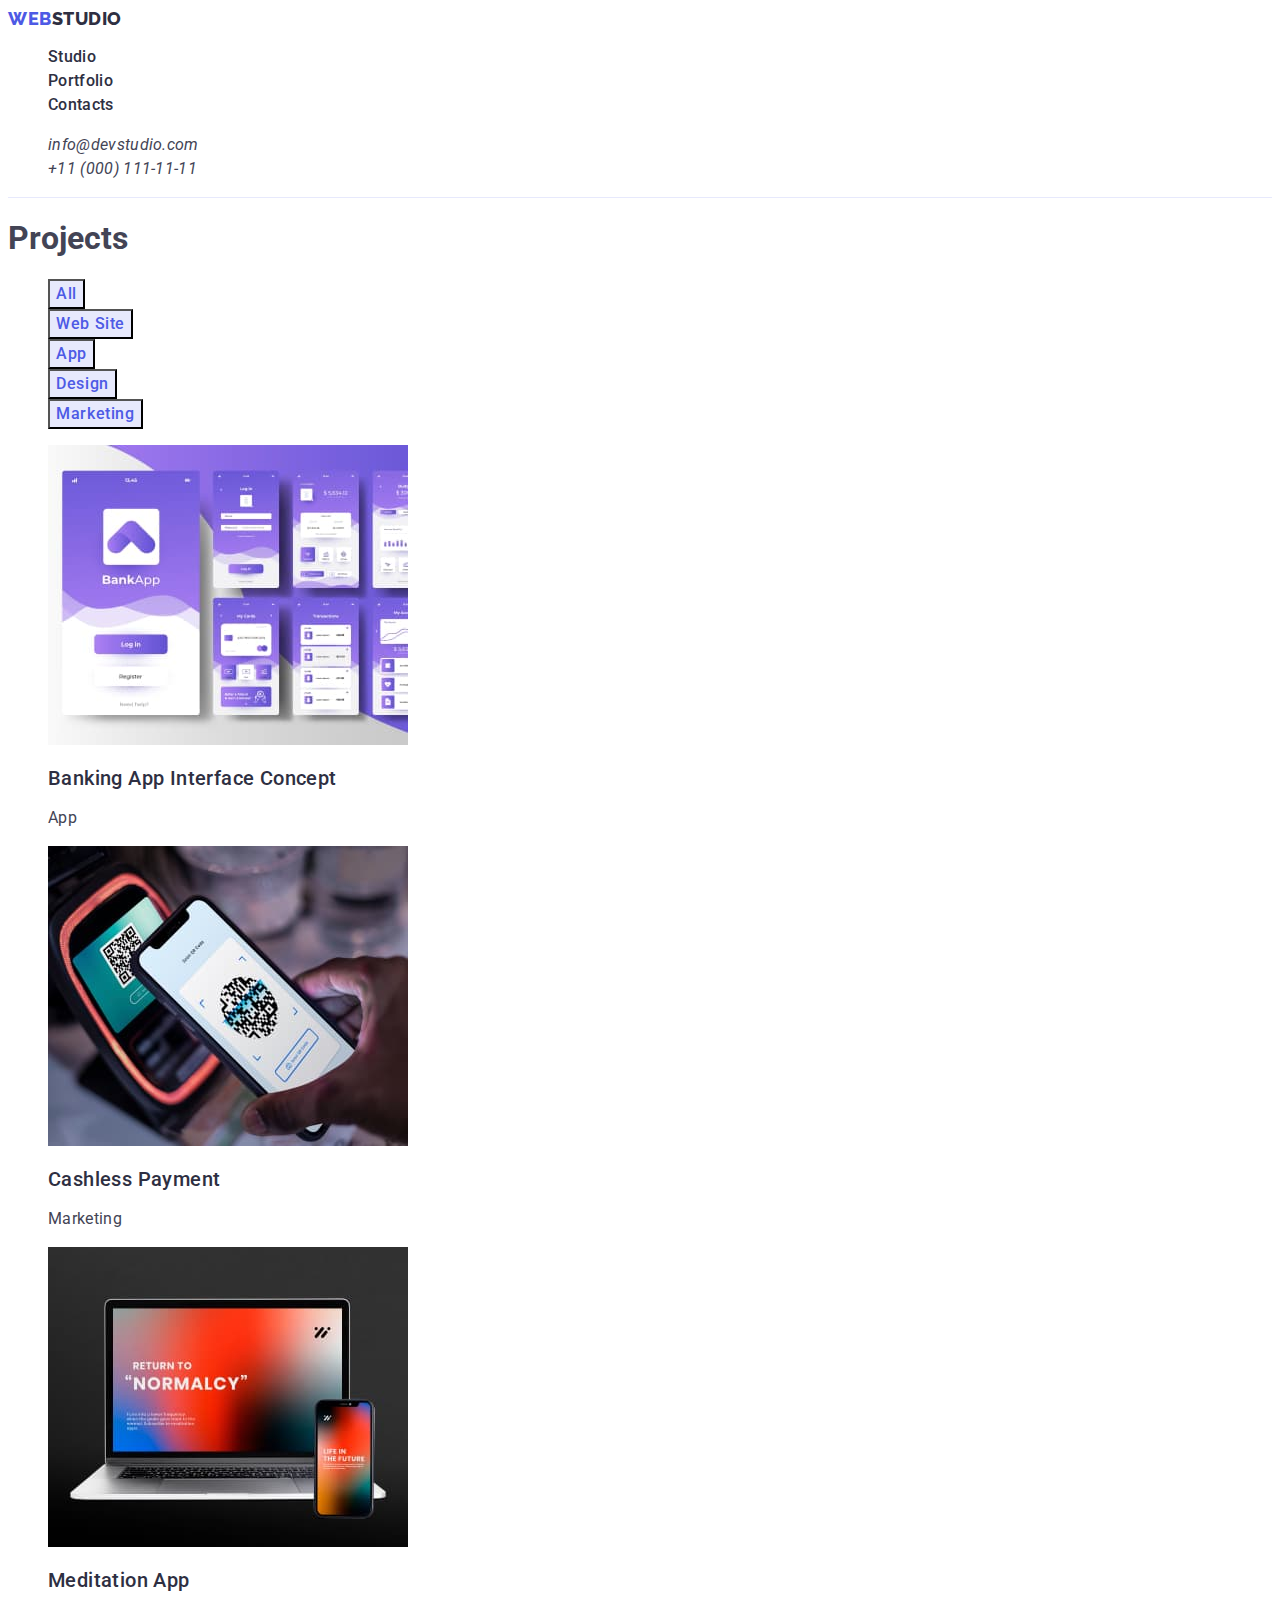
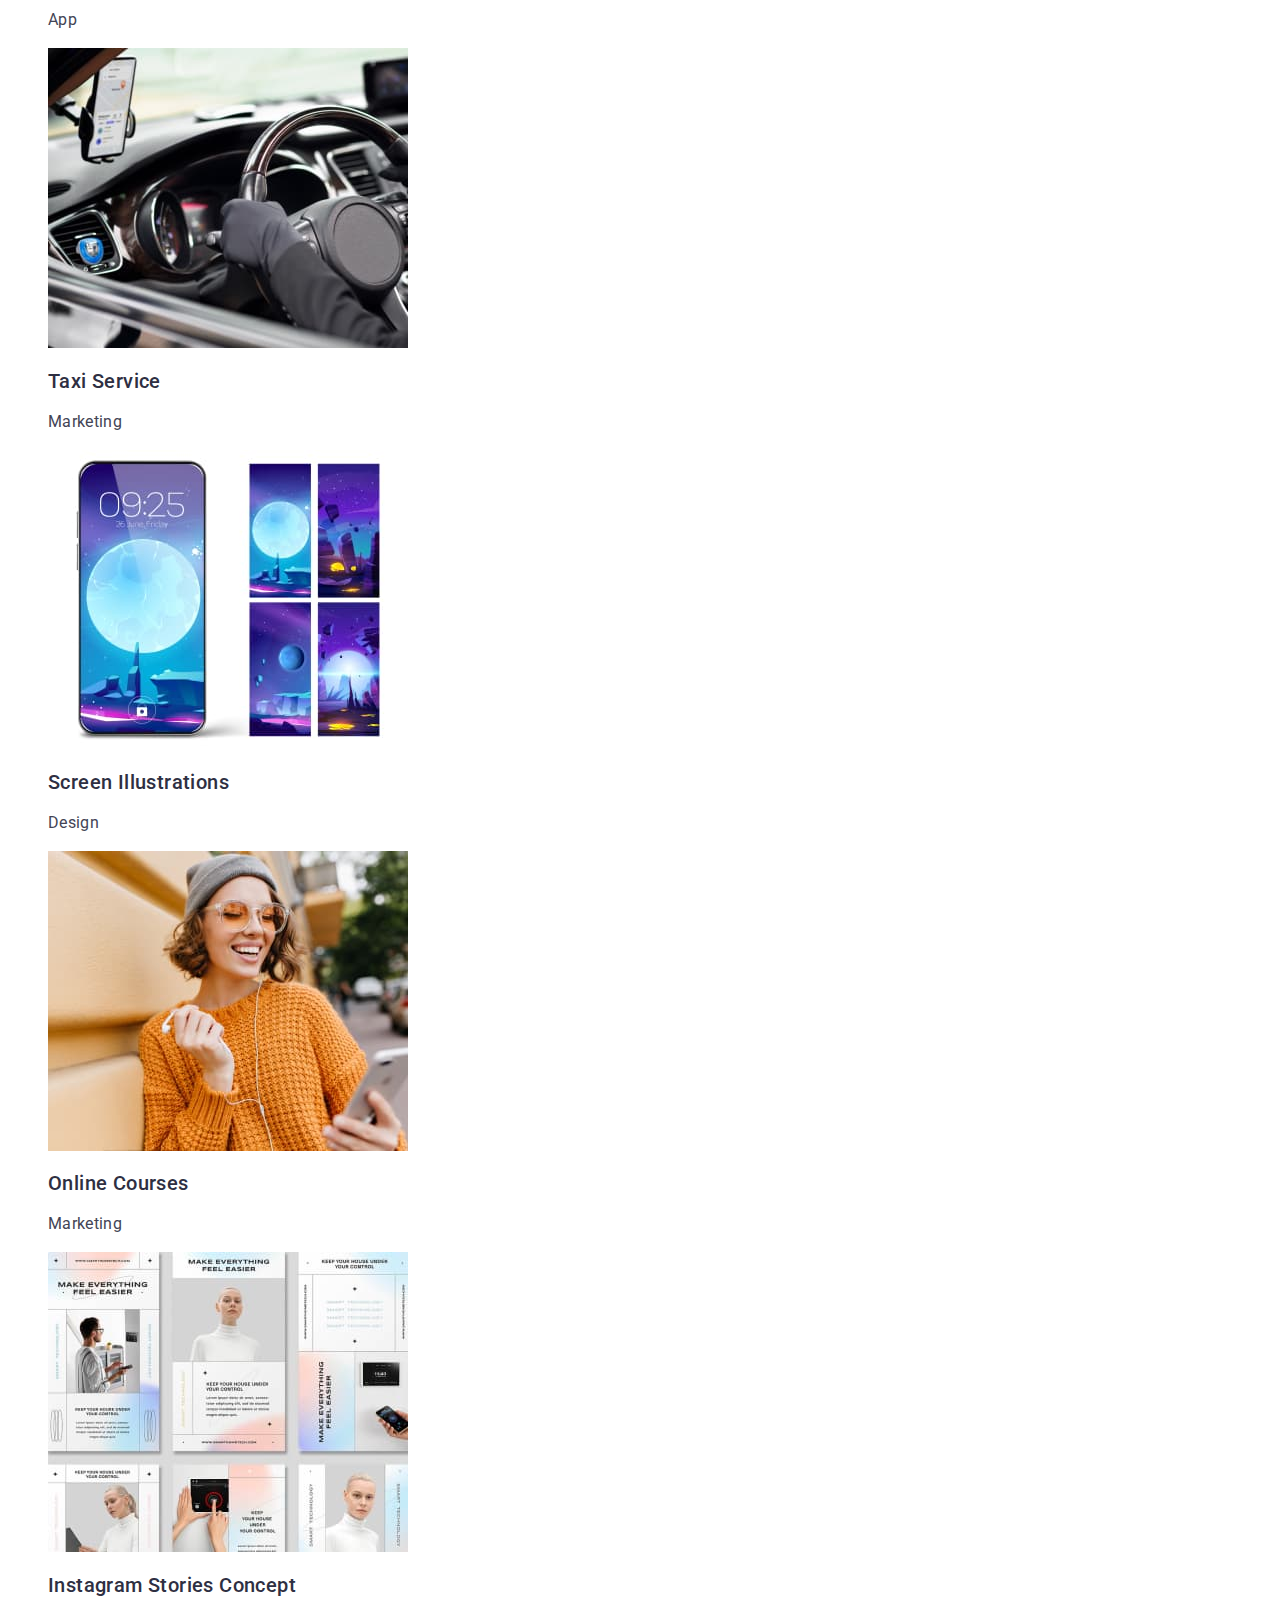
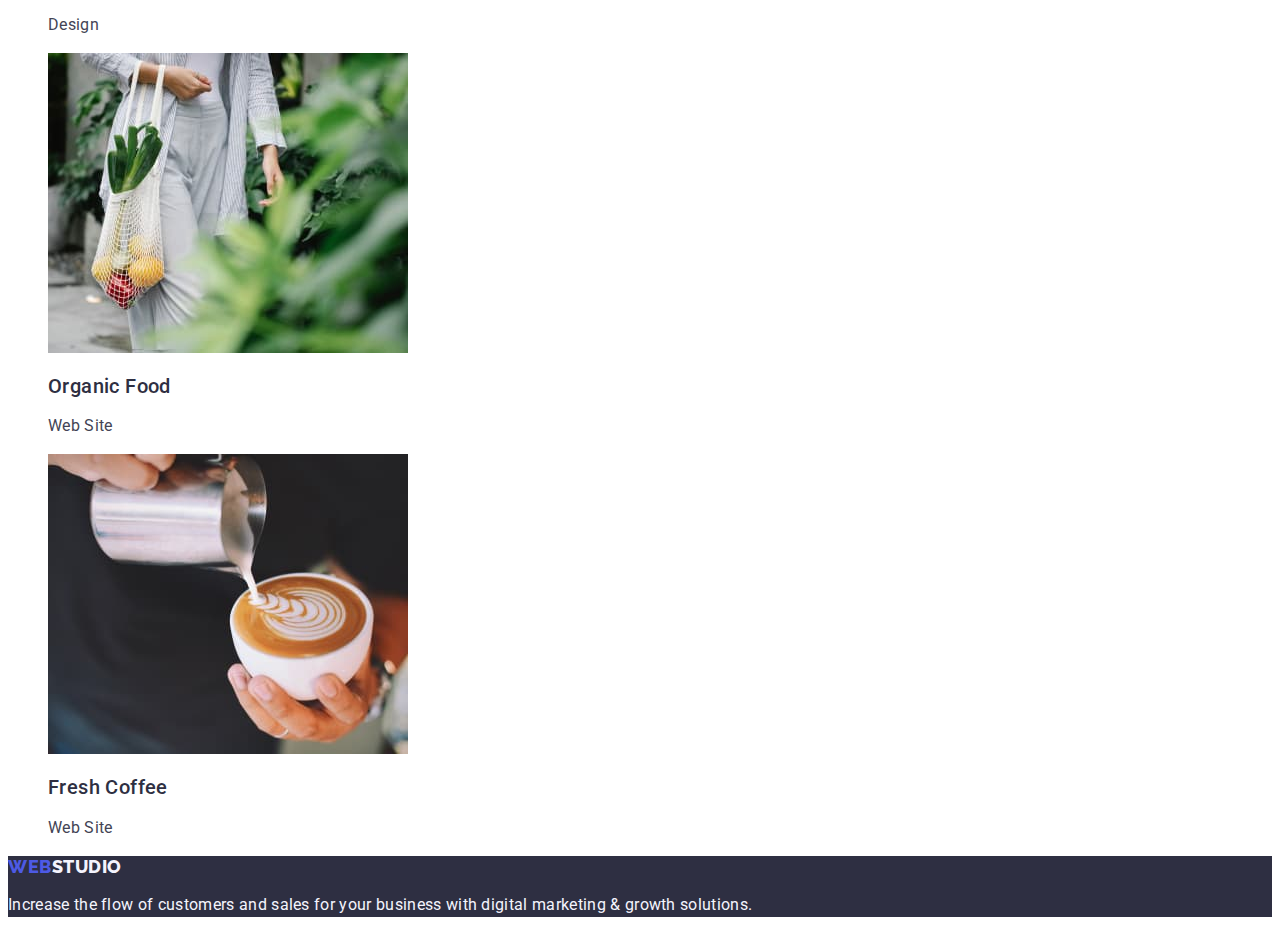
==== portfolio.html @ ba6ddf46 "commit 1" ====
<!DOCTYPE html>
<html lang="en">

<head>
    <meta charset="UTF-8">
    <meta http-equiv="X-UA-Compatible" content="IE=edge">
    <meta name="viewport" content="width=device-width, initial-scale=1.0">
    <link rel="stylesheet" href="./css/styles.css">
    <link rel="preconnect" href="https://fonts.googleapis.com">
    <link rel="preconnect" href="https://fonts.gstatic.com" crossorigin>
    <link href="https://fonts.googleapis.com/css2?family=Raleway:wght@800&family=Roboto:wght@400;500;700;900&display=swap"
        rel="stylesheet">
    <title>Portfolio</title>
</head>

<body>
    <header class="header">
        <nav class="header-navigation">
            <a class="header-logo-link link" href="./index.html">Web<span>Studio</span></a>
            <ul class="header-menu list">
                <li class="header-menu-item">
                    <a class="header-menu-link link" href="./index.html">Studio</a>
                </li>
                <li class="header-menu-item">
                    <a class="header-menu-link link" href="./portfolio.html">Portfolio</a>
                </li>
                <li class="header-menu-item">
                    <a class="header-menu-link link" href="/">Contacts</a>
                </li>
            </ul>
        </nav>
        <address class="header-address">
            <ul class="header-address-list list">
                <li><a class="header-address-link link" href="mailto:info@devstudio.com">info@devstudio.com</a></li>
                <li><a class="header-address-link link" href="tel:+110001111111">+11 (000) 111-11-11</a></li>
            </ul>
        </address>
    </header>

    <main>
        <section class="projects">
            <h1 class="projects-title">Projects</h1>
            <ul class="projects-btn-list list">
                <li class="projects-btn-item"><button class="projects-btn" type="button">All</button></li>
                <li class="projects-btn-item"><button class="projects-btn" type="button">Web Site</button></li>
                <li class="projects-btn-item"><button class="projects-btn" type="button">App</button></li>
                <li class="projects-btn-item"><button class="projects-btn" type="button">Design</button></li>
                <li class="projects-btn-item"><button class="projects-btn" type="button">Marketing</button></li>
            </ul>
            <ul class="projects-list list">
                <li class="projects-item">
                    <a class="projects-link link" href="/">
                        <img src="./images/proj-card-1.jpg" alt="Banking App Interface Concept" width="360" height="300">
                        <h2 class="projects-subtitle section-subtitles">Banking App Interface Concept</h2>
                        <p class="projects-text section-text">App</p>
                    </a>
                </li>
                <li class="projects-item">
                    <a class="projects-link link" href="/">
                        <img src="./images/proj-card-2.jpg" alt="Cashless Payment" width="360" height="300">
                        <h2 class="projects-subtitle section-subtitles">Cashless Payment</h2>
                        <p class="projects-text section-text">Marketing</p>
                    </a>
                </li>
                <li class="projects-item">
                    <a class="projects-link link" href="/">
                        <img src="./images/proj-card-3.jpg" alt="Meditation App" width="360" height="300">
                        <h2 class="projects-subtitle section-subtitles">Meditation App</h2>
                        <p class="projects-text section-text">App</p>
                    </a>
                </li>
                <li class="projects-item">
                    <a class="projects-link link" href="/">
                        <img src="./images/proj-card-4.jpg" alt="Taxi Service" width="360" height="300">
                        <h2 class="projects-subtitle section-subtitles">Taxi Service</h2>
                        <p class="projects-text section-text">Marketing</p>
                    </a>
                </li>
                <li class="projects-item">
                    <a class="projects-link link" href="/">
                        <img src="./images/proj-card-5.jpg" alt="Screen Illustrations" width="360" height="300">
                        <h2 class="projects-subtitle section-subtitles">Screen Illustrations</h2>
                        <p class="projects-text section-text">Design</p>
                    </a>
                </li>
                <li class="projects-item">
                    <a class="projects-link link" href="/">
                        <img src="./images/proj-card-6.jpg" alt="Online Courses" width="360" height="300">
                        <h2 class="projects-subtitle section-subtitles">Online Courses</h2>
                        <p class="projects-text section-text">Marketing</p>
                    </a>
                </li>
                <li class="projects-item">
                    <a class="projects-link link" href="/">
                        <img src="./images/proj-card-7.jpg" alt="Instagram Stories Concept" width="360" height="300">
                        <h2 class="projects-subtitle section-subtitles">Instagram Stories Concept</h2>
                        <p class="projects-text section-text">Design</p>
                    </a>
                </li>
                <li class="projects-item">
                    <a class="projects-link link" href="/">
                        <img src="./images/proj-card-8.jpg" alt="Organic Food" width="360" height="300">
                        <h2 class="projects-subtitle section-subtitles">Organic Food</h2>
                        <p class="projects-text section-text">Web Site</p>
                    </a>
                </li>
                <li class="projects-item">
                    <a class="projects-link link" href="/">
                        <img src="./images/proj-card-9.jpg" alt="Fresh Coffee" width="360" height="300">
                        <h2 class="projects-subtitle section-subtitles">Fresh Coffee</h2>
                        <p class="projects-text section-text">Web Site</p>
                    </a>
                </li>
            </ul>
        </section>
    </main>

    <footer class="footer">
        <a class="footer-logo-link link" href="./index.html">Web<span>Studio</span></a>
        <p class="footer-text">
            Increase the flow of customers and sales for your business with digital marketing & growth solutions.
        </p>
    </footer>
</body>

</html>
---- css/styles.css ----
/*? -------------GENERAL------------ */

:root {
    --navy-text: #2E2F42;
    --iris-brand: #4D5AE5;
    --white-text: #FFFFFF;
    --cloud-text: #F4F4FD;
    --ocean-color: #404BBF;
    --slate-general: color: #434455;
    --accent-color: #E7E9FC;
}

body {
    font-family: 'Roboto', 'Montserrat', 'Open Sans', sans-serif;
    color: #434455; 
}

.link {
    text-decoration: none;
}

.list {
    list-style-type: none;
}

.section-subtitles {
    font-weight: 500;
    font-size: 20px;
    line-height: 1.20;
    letter-spacing: 0.02em;
    color: var(--navy-text);
}

.section-text {
    font-size: 16px;
    line-height: 1.50;
    letter-spacing: 0.02em;
    color: inherit;
}

.studio-title {
    font-weight: 700;
    font-size: 36px;
    line-height: 1.11;
    letter-spacing: 0.02em;
    text-transform: capitalize;
    color: var(--navy-text);
}

/*! -------------INDEX------------ */

/*? -------------HEADER------------ */

.header {
    background: var(--white-text);
    border-bottom: 1px solid #E7E9FC;
}

.header-navigation {}

.header-logo-link {
    font-family: 'Raleway';
    font-weight: 800;
    font-size: 18px;
    line-height: 1.17;
    letter-spacing: 0.03em;
    text-transform: uppercase;
    color: var(--iris-brand);
}

.header-logo-link span {
    color: var(--navy-text);
}

.header-menu-list {}

.header-menu-item {}

.header-menu-link {
    font-weight: 500;
    font-size: 16px;
    line-height: 1.50;
    letter-spacing: 0.02em;
    color: var(--navy-text);
}

.header-menu-link:hover,
.header-menu-link:focus {
    color: var(--ocean-color);
}

.header-address {}

.header-address-list {}

.header-address-link {
    font-size: 16px;
    line-height: 1.50;
    letter-spacing: 0.02em;
    color: inherit;
}

.header-address-link:hover,
.header-address-link:focus {
    color: var(--ocean-color);
}

/** -------------HERO------------ */

.hero {
    background: var(--navy-text);
}

.hero-title {
    font-weight: 700;
    font-size: 56px;
    line-height: 1.07;
    letter-spacing: 0.02em;
    color: var(--white-text);
}

.hero-btn {
    font-family: inherit;
    font-weight: 500;
    font-size: 16px;
    line-height: 1.50;
    letter-spacing: 0.04em;
    color: var(--white-text);
    background: var(--iris-brand);
    cursor: pointer;
}

.hero-btn:hover,
.hero-btn:focus {
    color: var(--white-text);
    background: var(--ocean-color);
}

/** -------------BENEFITS------------ */

.benefits {}

.benefits-title {}

.benefits-list {}

.benefits-item {}

.benefits-subtitle {}

.benefits-item-text {}

/** -------------SERVICES------------ */

.services {}

.services-title {}

.services-list {}

.services-item {}

/** -------------TEAM------------ */

.team {
    background: var(--cloud-text);
}

.team-title {}

.team-list {}

.team-item {
    background: var(--white-text);
}

.team-subtitle {}

.team-item-text {}


/*? -------------FOOTER------------ */

.footer {
    background: var(--navy-text);
}

.footer-logo-link {
    font-family: 'Raleway';
    font-weight: 800;
    font-size: 18px;
    line-height: 1.17;
    letter-spacing: 0.03em;
    text-transform: uppercase;
    color: var(--iris-brand);
}

.footer-logo-link span {
    color: var(--cloud-text);
}

.footer-text {
    font-size: 16px;
    line-height: 1.50;
    letter-spacing: 0.02em;
    color: var(--cloud-text);
}


/*! -------------PORTFOLIO------------ */

.projects {}

.projects-title {}

/** -------------BTN-LIST------------ */

.projects-btn-list {}

.projects-btn-item {}

.projects-btn {
    font-family: inherit;
    font-weight: 500;
    font-size: 16px;
    line-height: 1.50;
    letter-spacing: 0.04em;
    color: var(--iris-brand);
    background: var(--accent-color);
    cursor: pointer;
}

.projects-btn:hover,
.projects-btn:focus {
    color: var(--white-text);
    background: var(--ocean-color);
}

/** -------------PROJECTS-LIST------------ */

.projects-list {}

.projects-item {}

.projects-link {
    color: var(--slate-general);
}

.projects-subtitle {}

.projects-text {}
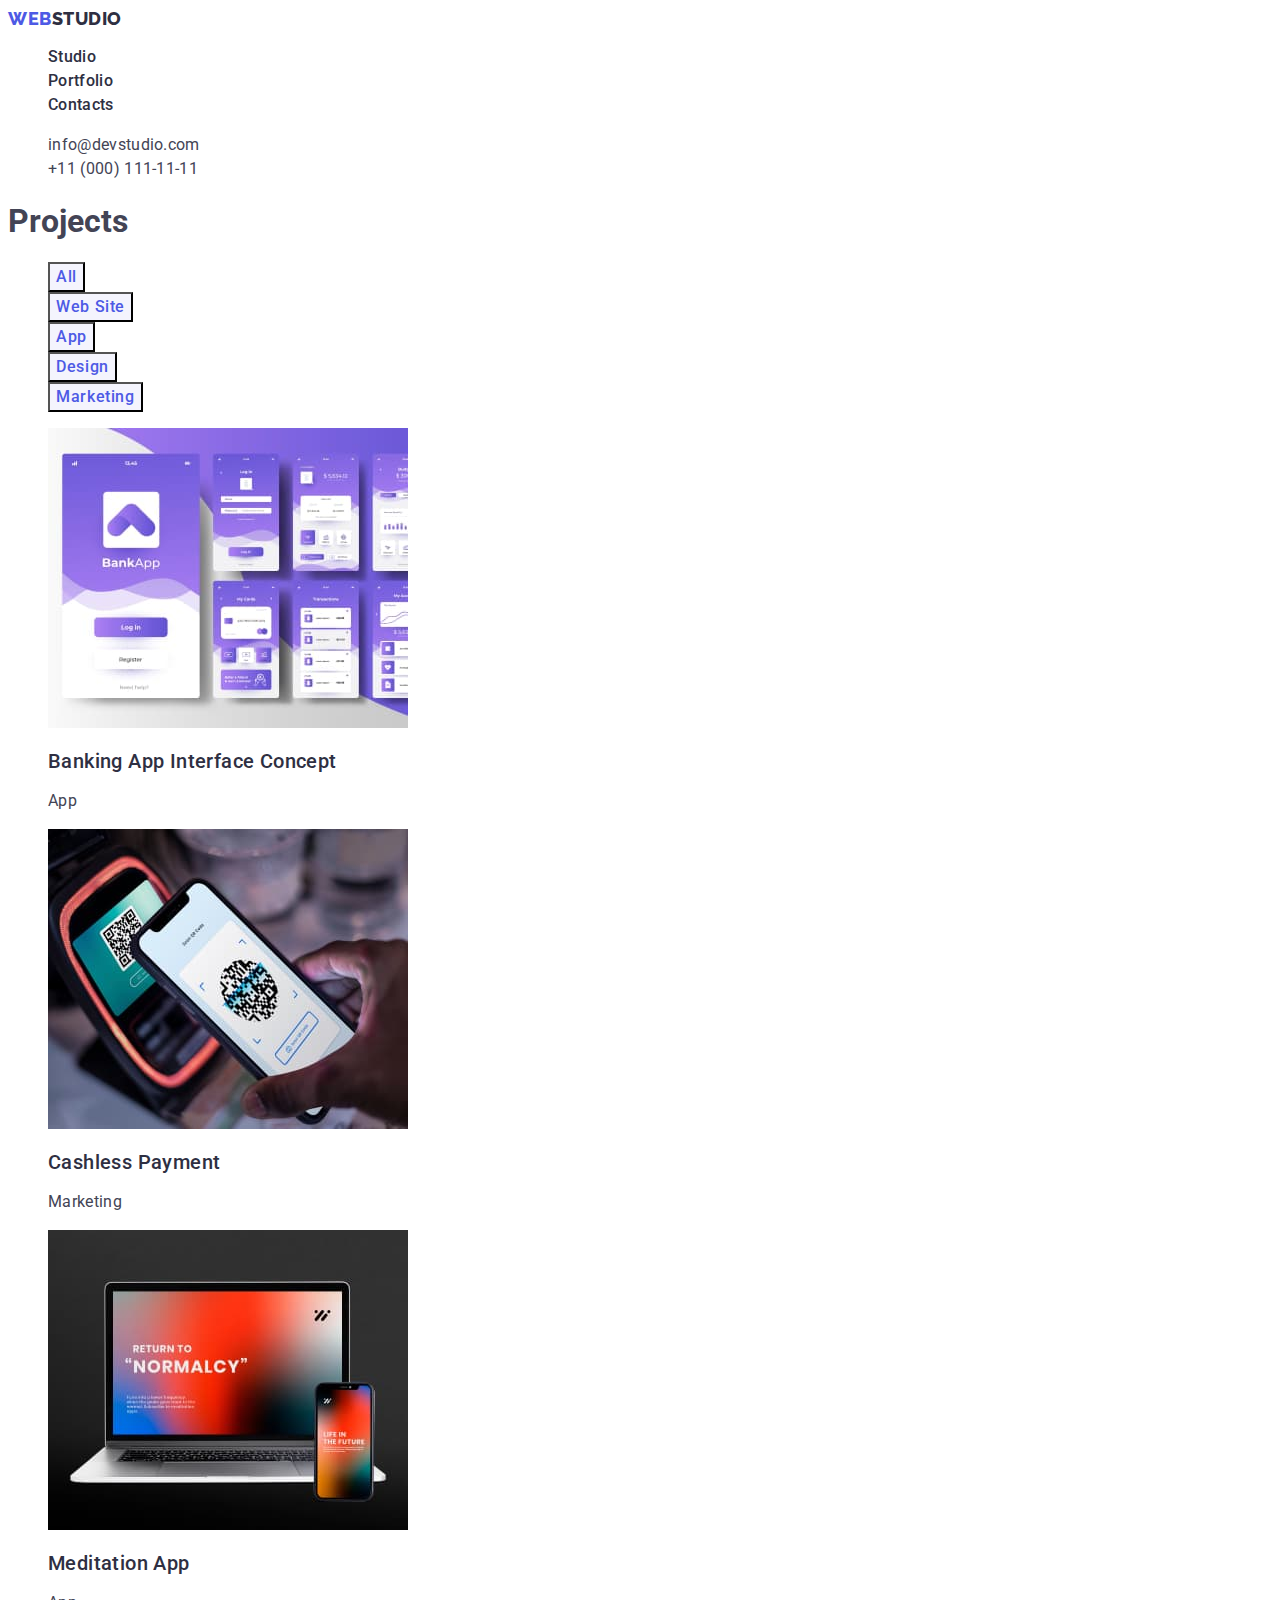
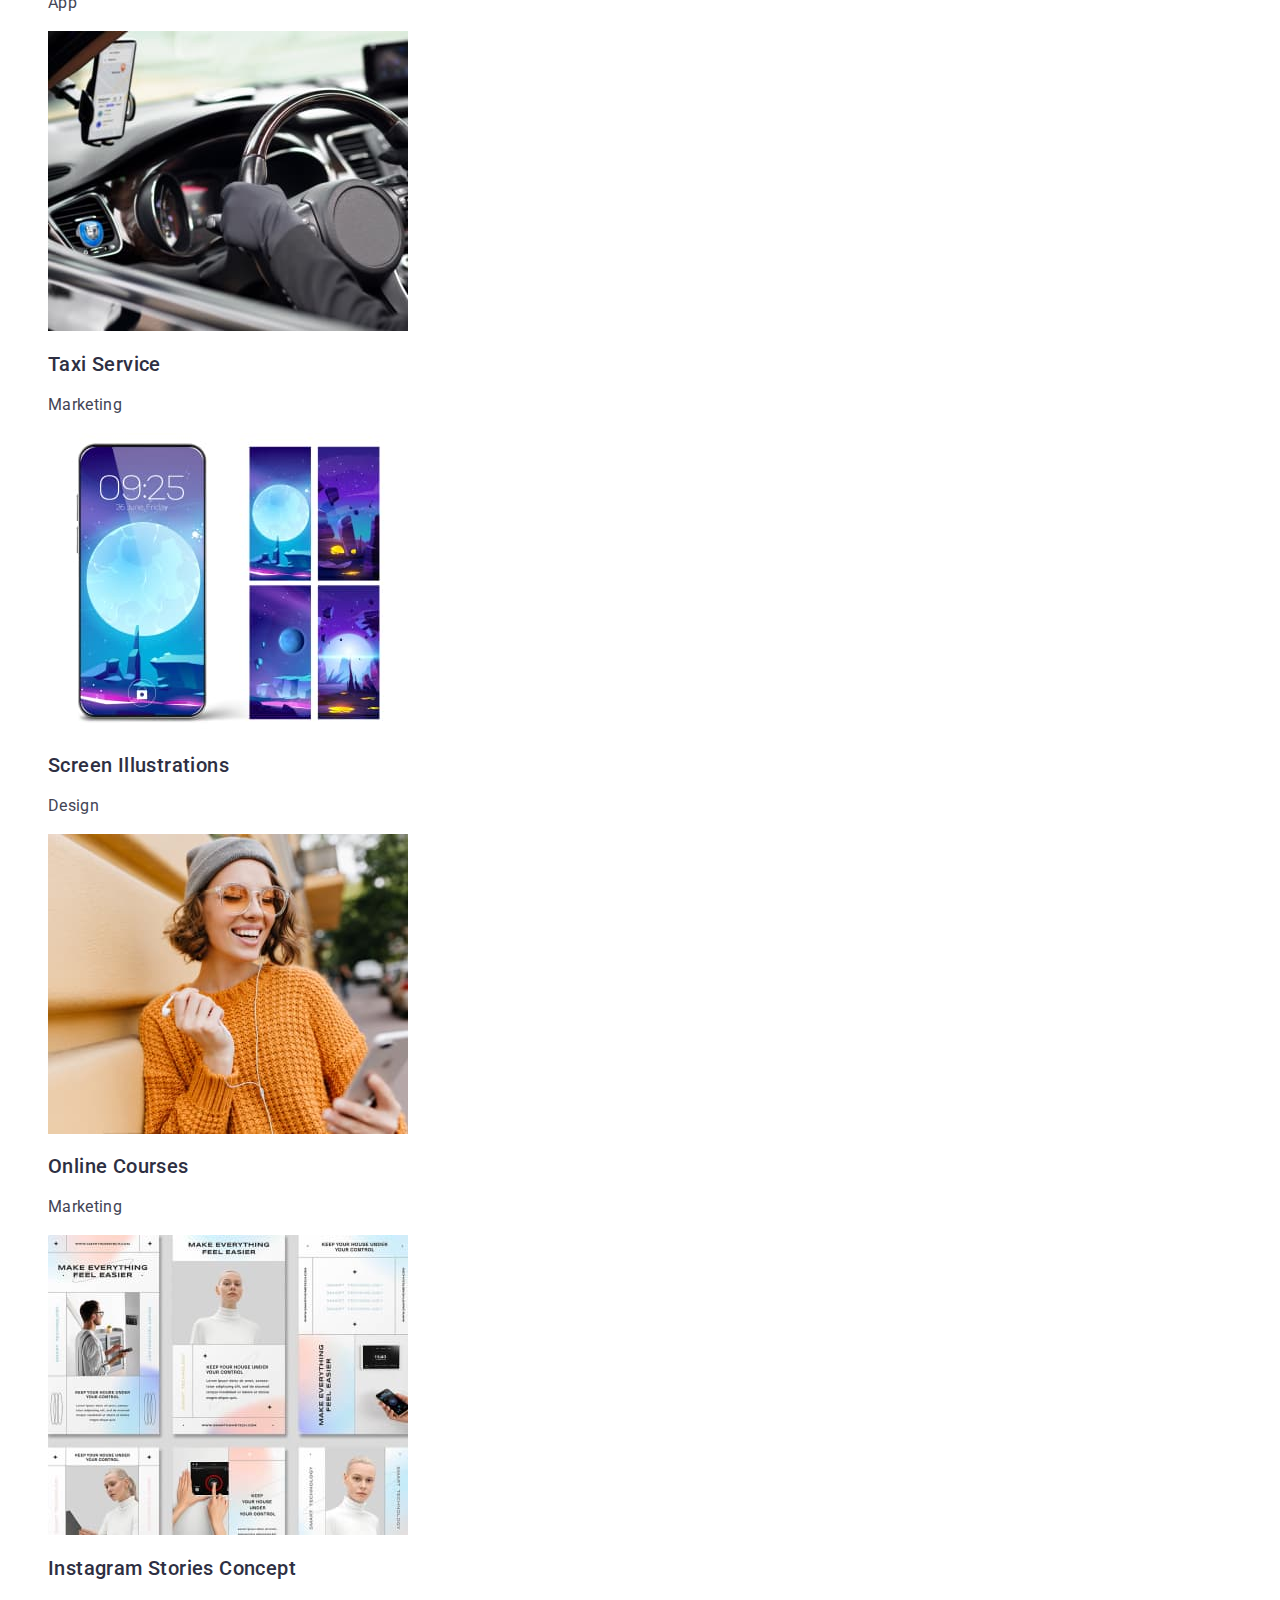
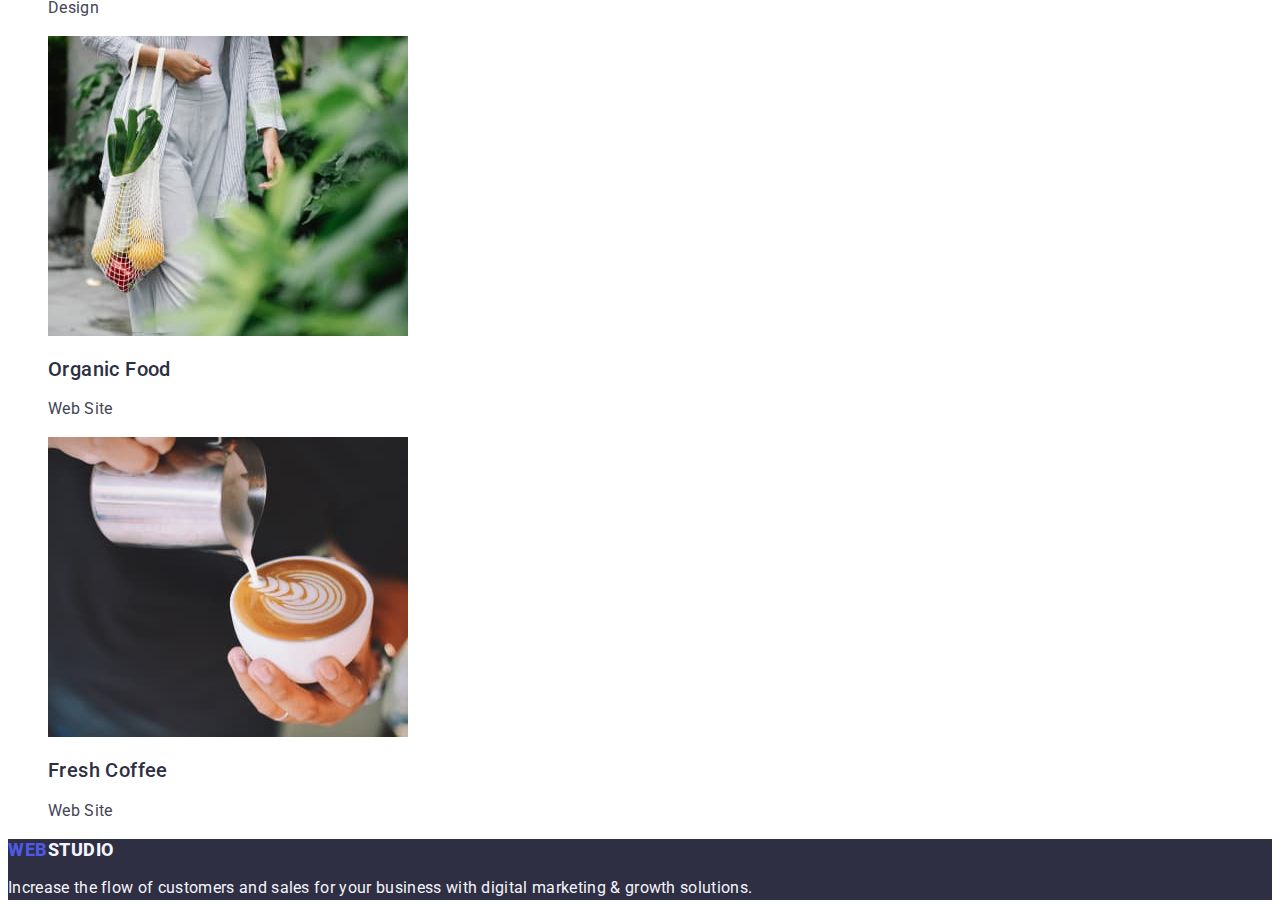
==== commit 5fc6b204: "commit 2" ====
--- a/portfolio.html
+++ b/portfolio.html
@@ -16,7 +16,7 @@
 <body>
     <header class="header">
         <nav class="header-navigation">
-            <a class="header-logo-link link" href="./index.html">Web<span>Studio</span></a>
+            <a class="header-logo-link link" href="./index.html">Web<span class="header-span">Studio</span></a>
             <ul class="header-menu list">
                 <li class="header-menu-item">
                     <a class="header-menu-link link" href="./index.html">Studio</a>
@@ -25,7 +25,7 @@
                     <a class="header-menu-link link" href="./portfolio.html">Portfolio</a>
                 </li>
                 <li class="header-menu-item">
-                    <a class="header-menu-link link" href="/">Contacts</a>
+                    <a class="header-menu-link link" href="">Contacts</a>
                 </li>
             </ul>
         </nav>
@@ -116,7 +116,7 @@
     </main>
 
     <footer class="footer">
-        <a class="footer-logo-link link" href="./index.html">Web<span>Studio</span></a>
+        <a class="footer-logo-link link" href="./index.html">Web<span class="footer-span">Studio</span></a>
         <p class="footer-text">
             Increase the flow of customers and sales for your business with digital marketing & growth solutions.
         </p>
--- a/css/styles.css
+++ b/css/styles.css
@@ -11,8 +11,9 @@
 }
 
 body {
-    font-family: 'Roboto', 'Montserrat', 'Open Sans', sans-serif;
+    font-family: 'Roboto', sans-serif;
     color: #434455; 
+    background-color: #FFFFFF;
 }
 
 .link {
@@ -42,6 +43,7 @@
     font-weight: 700;
     font-size: 36px;
     line-height: 1.11;
+    text-align: center;
     letter-spacing: 0.02em;
     text-transform: capitalize;
     color: var(--navy-text);
@@ -53,13 +55,12 @@
 
 .header {
     background: var(--white-text);
-    border-bottom: 1px solid #E7E9FC;
 }
 
 .header-navigation {}
 
 .header-logo-link {
-    font-family: 'Raleway';
+    font-family: 'Raleway', sans-serif;
     font-weight: 800;
     font-size: 18px;
     line-height: 1.17;
@@ -68,7 +69,7 @@
     color: var(--iris-brand);
 }
 
-.header-logo-link span {
+.header-span {
     color: var(--navy-text);
 }
 
@@ -89,7 +90,9 @@
     color: var(--ocean-color);
 }
 
-.header-address {}
+.header-address {
+    font-style: normal;
+}
 
 .header-address-list {}
 
@@ -120,6 +123,7 @@
 }
 
 .hero-btn {
+    font-family: 'Roboto', sans-serif;
     font-family: inherit;
     font-weight: 500;
     font-size: 16px;
@@ -186,7 +190,7 @@
 }
 
 .footer-logo-link {
-    font-family: 'Raleway';
+    font-family: 'Raleway' sans-serif;
     font-weight: 800;
     font-size: 18px;
     line-height: 1.17;
@@ -195,7 +199,7 @@
     color: var(--iris-brand);
 }
 
-.footer-logo-link span {
+.footer-span {
     color: var(--cloud-text);
 }
 
@@ -220,13 +224,13 @@
 .projects-btn-item {}
 
 .projects-btn {
-    font-family: inherit;
+    font-family: "Roboto", sans-serif;
     font-weight: 500;
     font-size: 16px;
     line-height: 1.50;
     letter-spacing: 0.04em;
     color: var(--iris-brand);
-    background: var(--accent-color);
+    background-color: var(--cloud-text);
     cursor: pointer;
 }
 
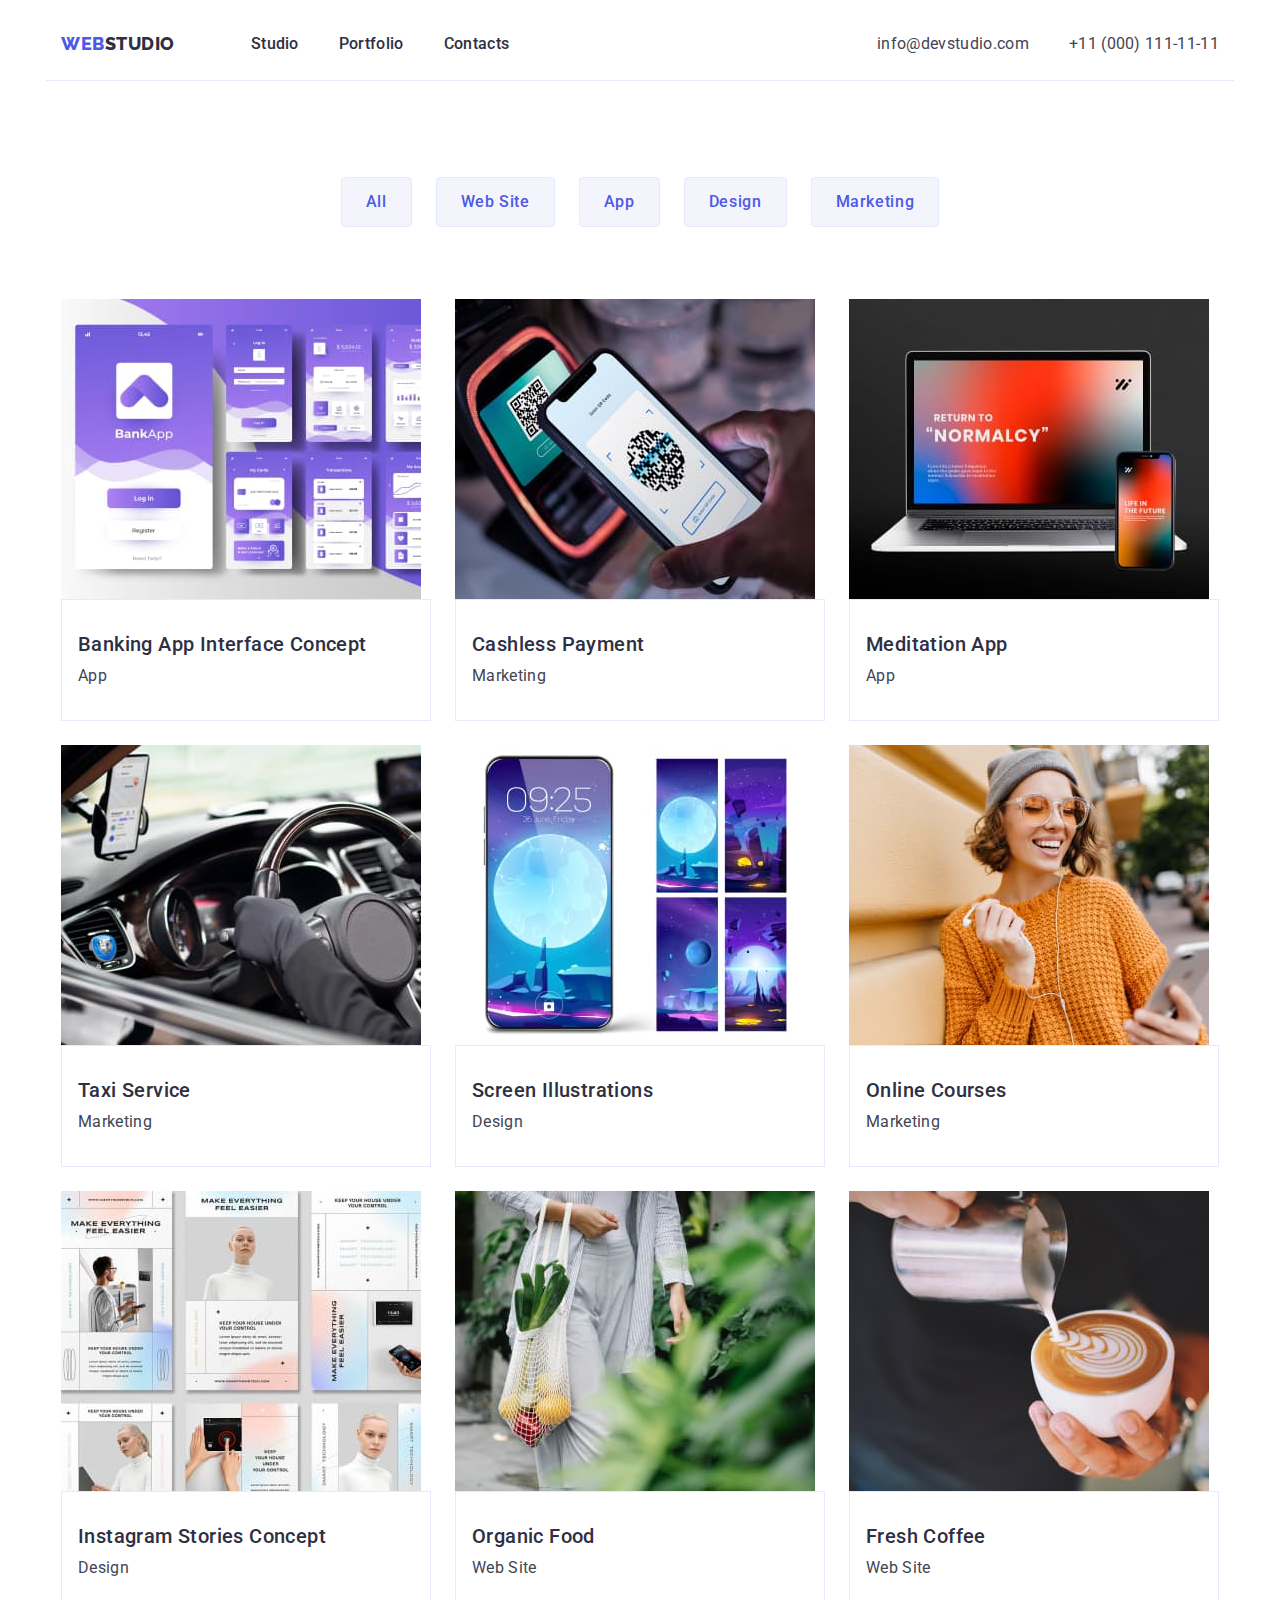
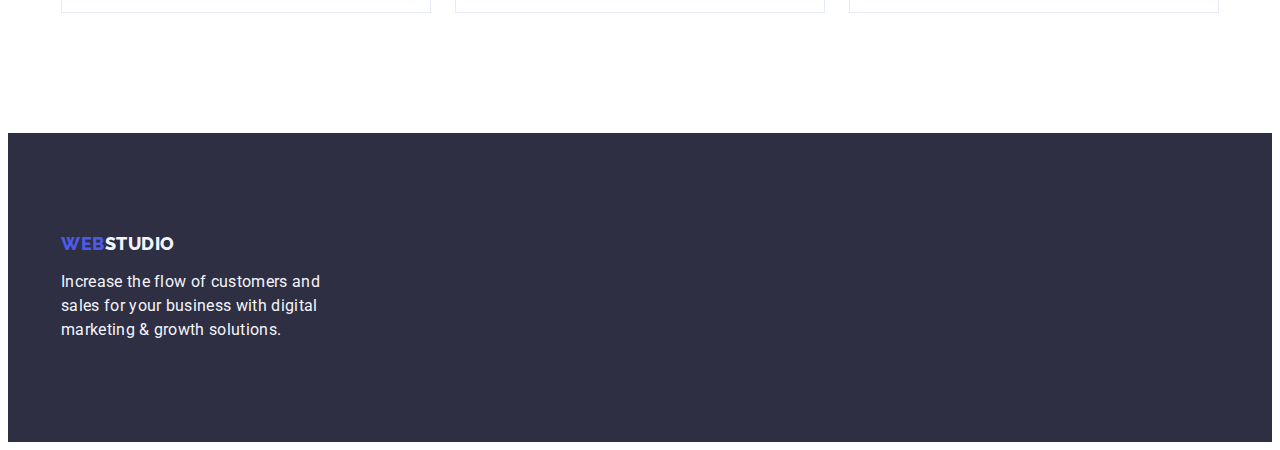
==== commit dc06a0ed: "commit 1" ====
--- a/portfolio.html
+++ b/portfolio.html
@@ -5,6 +5,9 @@
     <meta charset="UTF-8">
     <meta http-equiv="X-UA-Compatible" content="IE=edge">
     <meta name="viewport" content="width=device-width, initial-scale=1.0">
+    <link rel="stylesheet" href="https://cdnjs.cloudflare.com/ajax/libs/modern-normalize/2.0.0/modern-normalize.min.css"
+        integrity="sha512-4xo8blKMVCiXpTaLzQSLSw3KFOVPWhm/TRtuPVc4WG6kUgjH6J03IBuG7JZPkcWMxJ5huwaBpOpnwYElP/m6wg=="
+        crossorigin="anonymous" referrerpolicy="no-referrer" />
     <link rel="stylesheet" href="./css/styles.css">
     <link rel="preconnect" href="https://fonts.googleapis.com">
     <link rel="preconnect" href="https://fonts.gstatic.com" crossorigin>
@@ -15,111 +18,135 @@
 
 <body>
     <header class="header">
-        <nav class="header-navigation">
-            <a class="header-logo-link link" href="./index.html">Web<span class="header-span">Studio</span></a>
-            <ul class="header-menu list">
-                <li class="header-menu-item">
-                    <a class="header-menu-link link" href="./index.html">Studio</a>
-                </li>
-                <li class="header-menu-item">
-                    <a class="header-menu-link link" href="./portfolio.html">Portfolio</a>
-                </li>
-                <li class="header-menu-item">
-                    <a class="header-menu-link link" href="">Contacts</a>
-                </li>
-            </ul>
-        </nav>
-        <address class="header-address">
-            <ul class="header-address-list list">
-                <li><a class="header-address-link link" href="mailto:info@devstudio.com">info@devstudio.com</a></li>
-                <li><a class="header-address-link link" href="tel:+110001111111">+11 (000) 111-11-11</a></li>
-            </ul>
-        </address>
+        <div class="container header-container">
+            <nav class="header-navigation">
+                <a class="header-logo-link link" href="./index.html">Web<span class="header-span">Studio</span></a>
+                <ul class="header-menu list">
+                    <li class="header-menu-item">
+                        <a class="header-menu-link link" href="./index.html">Studio</a>
+                    </li>
+                    <li class="header-menu-item">
+                        <a class="header-menu-link link" href="./portfolio.html">Portfolio</a>
+                    </li>
+                    <li class="header-menu-item">
+                        <a class="header-menu-link link" href="">Contacts</a>
+                    </li>
+                </ul>
+            </nav>
+            <address class="header-address">
+                <ul class="header-address-list list">
+                    <li><a class="header-address-link link" href="mailto:info@devstudio.com">info@devstudio.com</a></li>
+                    <li><a class="header-address-link link" href="tel:+110001111111">+11 (000) 111-11-11</a></li>
+                </ul>
+            </address>
+        </div>
     </header>
 
     <main>
         <section class="projects">
-            <h1 class="projects-title">Projects</h1>
-            <ul class="projects-btn-list list">
-                <li class="projects-btn-item"><button class="projects-btn" type="button">All</button></li>
-                <li class="projects-btn-item"><button class="projects-btn" type="button">Web Site</button></li>
-                <li class="projects-btn-item"><button class="projects-btn" type="button">App</button></li>
-                <li class="projects-btn-item"><button class="projects-btn" type="button">Design</button></li>
-                <li class="projects-btn-item"><button class="projects-btn" type="button">Marketing</button></li>
-            </ul>
-            <ul class="projects-list list">
-                <li class="projects-item">
-                    <a class="projects-link link" href="/">
-                        <img src="./images/proj-card-1.jpg" alt="Banking App Interface Concept" width="360" height="300">
-                        <h2 class="projects-subtitle section-subtitles">Banking App Interface Concept</h2>
-                        <p class="projects-text section-text">App</p>
-                    </a>
-                </li>
-                <li class="projects-item">
-                    <a class="projects-link link" href="/">
-                        <img src="./images/proj-card-2.jpg" alt="Cashless Payment" width="360" height="300">
-                        <h2 class="projects-subtitle section-subtitles">Cashless Payment</h2>
-                        <p class="projects-text section-text">Marketing</p>
-                    </a>
-                </li>
-                <li class="projects-item">
-                    <a class="projects-link link" href="/">
-                        <img src="./images/proj-card-3.jpg" alt="Meditation App" width="360" height="300">
-                        <h2 class="projects-subtitle section-subtitles">Meditation App</h2>
-                        <p class="projects-text section-text">App</p>
-                    </a>
-                </li>
-                <li class="projects-item">
-                    <a class="projects-link link" href="/">
-                        <img src="./images/proj-card-4.jpg" alt="Taxi Service" width="360" height="300">
-                        <h2 class="projects-subtitle section-subtitles">Taxi Service</h2>
-                        <p class="projects-text section-text">Marketing</p>
-                    </a>
-                </li>
-                <li class="projects-item">
-                    <a class="projects-link link" href="/">
-                        <img src="./images/proj-card-5.jpg" alt="Screen Illustrations" width="360" height="300">
-                        <h2 class="projects-subtitle section-subtitles">Screen Illustrations</h2>
-                        <p class="projects-text section-text">Design</p>
-                    </a>
-                </li>
-                <li class="projects-item">
-                    <a class="projects-link link" href="/">
-                        <img src="./images/proj-card-6.jpg" alt="Online Courses" width="360" height="300">
-                        <h2 class="projects-subtitle section-subtitles">Online Courses</h2>
-                        <p class="projects-text section-text">Marketing</p>
-                    </a>
-                </li>
-                <li class="projects-item">
-                    <a class="projects-link link" href="/">
-                        <img src="./images/proj-card-7.jpg" alt="Instagram Stories Concept" width="360" height="300">
-                        <h2 class="projects-subtitle section-subtitles">Instagram Stories Concept</h2>
-                        <p class="projects-text section-text">Design</p>
-                    </a>
-                </li>
-                <li class="projects-item">
-                    <a class="projects-link link" href="/">
-                        <img src="./images/proj-card-8.jpg" alt="Organic Food" width="360" height="300">
-                        <h2 class="projects-subtitle section-subtitles">Organic Food</h2>
-                        <p class="projects-text section-text">Web Site</p>
-                    </a>
-                </li>
-                <li class="projects-item">
-                    <a class="projects-link link" href="/">
-                        <img src="./images/proj-card-9.jpg" alt="Fresh Coffee" width="360" height="300">
-                        <h2 class="projects-subtitle section-subtitles">Fresh Coffee</h2>
-                        <p class="projects-text section-text">Web Site</p>
-                    </a>
-                </li>
-            </ul>
+            <div class="container projects-container">
+                <h1 class="projects-title">Projects</h1>
+                <ul class="projects-btn-list list">
+                    <li class="projects-btn-item"><button class="projects-btn" type="button">All</button></li>
+                    <li class="projects-btn-item"><button class="projects-btn" type="button">Web Site</button></li>
+                    <li class="projects-btn-item"><button class="projects-btn" type="button">App</button></li>
+                    <li class="projects-btn-item"><button class="projects-btn" type="button">Design</button></li>
+                    <li class="projects-btn-item"><button class="projects-btn" type="button">Marketing</button></li>
+                </ul>
+                <ul class="projects-list list">
+                    <li class="projects-item">
+                        <a class="projects-link link" href="/">
+                            <img src="./images/proj-card-1.jpg" alt="Banking App Interface Concept" width="360" height="300">
+                            <div class="prj-name">
+                                <h2 class="projects-subtitle section-subtitles">Banking App Interface Concept</h2>
+                                <p class="projects-text section-text">App</p>
+                            </div>
+                        </a>
+                    </li>
+                    <li class="projects-item">
+                        <a class="projects-link link" href="/">
+                            <img src="./images/proj-card-2.jpg" alt="Cashless Payment" width="360" height="300">
+                            <div class="prj-name">
+                                <h2 class="projects-subtitle section-subtitles">Cashless Payment</h2>
+                                <p class="projects-text section-text">Marketing</p>
+                            </div>
+                        </a>
+                    </li>
+                    <li class="projects-item">
+                        <a class="projects-link link" href="/">
+                            <img src="./images/proj-card-3.jpg" alt="Meditation App" width="360" height="300">
+                            <div class="prj-name">
+                                <h2 class="projects-subtitle section-subtitles">Meditation App</h2>
+                                <p class="projects-text section-text">App</p>
+                            </div>
+                        </a>
+                    </li>
+                    <li class="projects-item">
+                        <a class="projects-link link" href="/">
+                            <img src="./images/proj-card-4.jpg" alt="Taxi Service" width="360" height="300">
+                            <div class="prj-name">
+                                <h2 class="projects-subtitle section-subtitles">Taxi Service</h2>
+                                <p class="projects-text section-text">Marketing</p>
+                            </div>
+                        </a>
+                    </li>
+                    <li class="projects-item">
+                        <a class="projects-link link" href="/">
+                            <img src="./images/proj-card-5.jpg" alt="Screen Illustrations" width="360" height="300">
+                            <div class="prj-name">
+                                <h2 class="projects-subtitle section-subtitles">Screen Illustrations</h2>
+                                <p class="projects-text section-text">Design</p>
+                            </div>
+                        </a>
+                    </li>
+                    <li class="projects-item">
+                        <a class="projects-link link" href="/">
+                            <img src="./images/proj-card-6.jpg" alt="Online Courses" width="360" height="300">
+                            <div class="prj-name">
+                                <h2 class="projects-subtitle section-subtitles">Online Courses</h2>
+                                <p class="projects-text section-text">Marketing</p>
+                            </div>
+                        </a>
+                    </li>
+                    <li class="projects-item">
+                        <a class="projects-link link" href="/">
+                            <img src="./images/proj-card-7.jpg" alt="Instagram Stories Concept" width="360" height="300">
+                            <div class="prj-name">
+                                <h2 class="projects-subtitle section-subtitles">Instagram Stories Concept</h2>
+                                <p class="projects-text section-text">Design</p>
+                            </div>
+                        </a>
+                    </li>
+                    <li class="projects-item">
+                        <a class="projects-link link" href="/">
+                            <img src="./images/proj-card-8.jpg" alt="Organic Food" width="360" height="300">
+                            <div class="prj-name">
+                                <h2 class="projects-subtitle section-subtitles">Organic Food</h2>
+                                <p class="projects-text section-text">Web Site</p>
+                            </div>
+                        </a>
+                    </li>
+                    <li class="projects-item">
+                        <a class="projects-link link" href="/">
+                            <img src="./images/proj-card-9.jpg" alt="Fresh Coffee" width="360" height="300">
+                            <div class="prj-name">
+                                <h2 class="projects-subtitle section-subtitles">Fresh Coffee</h2>
+                                <p class="projects-text section-text">Web Site</p>
+                            </div>
+                        </a>
+                    </li>
+                </ul>
+            </div>
         </section>
     </main>
 
-    <footer class="footer">
-        <a class="footer-logo-link link" href="./index.html">Web<span class="footer-span">Studio</span></a>
-        <p class="footer-text">
-            Increase the flow of customers and sales for your business with digital marketing & growth solutions.
-        </p>
+    <footer class="footer"> 
+        <div class="container footer-container">
+            <a class="footer-logo-link link" href="./index.html">Web<span class="footer-span">Studio</span></a>
+            <p class="footer-text">
+                Increase the flow of customers and sales for your business with digital marketing & growth solutions.
+            </p>
+        </div>
     </footer>
 </body>
 
--- a/css/styles.css
+++ b/css/styles.css
@@ -16,12 +16,33 @@
     background-color: #FFFFFF;
 }
 
+p, h1,h2,h3,h4,h5,h6 {
+    margin-top: 0;
+    margin-bottom: 0;
+}
+
+img {
+    display: block;
+}
+
+.container {
+    width: 100%;
+    max-width: 1158px;
+    padding-left: 15px;
+    padding-right: 15px;
+    margin: 0 auto;
+    /* outline: 2px solid red; */
+}
+
 .link {
     text-decoration: none;
 }
 
 .list {
     list-style-type: none;
+    margin-top: 0;
+    margin-bottom: 0;
+    padding-left: 0;
 }
 
 .section-subtitles {
@@ -57,7 +78,20 @@
     background: var(--white-text);
 }
 
-.header-navigation {}
+.header-container {
+    display: flex;
+    align-items: center;
+    padding-top: 24px;
+    padding-bottom: 24px;
+    background: var(--white-text);
+    border-bottom: 1px solid var(--accent-color);
+}
+
+.header-navigation {
+    display: flex;
+    align-items: center;
+    flex-grow: 1;
+}
 
 .header-logo-link {
     font-family: 'Raleway', sans-serif;
@@ -73,7 +107,11 @@
     color: var(--navy-text);
 }
 
-.header-menu-list {}
+.header-menu {
+    display: flex;
+    gap: 40px;
+    padding-left: 76px;
+}
 
 .header-menu-item {}
 
@@ -92,9 +130,13 @@
 
 .header-address {
     font-style: normal;
-}
-
-.header-address-list {}
+    margin-left: 156px;
+}
+
+.header-address-list {
+    display: flex;
+    gap: 40px;
+}
 
 .header-address-link {
     font-size: 16px;
@@ -112,14 +154,23 @@
 
 .hero {
     background: var(--navy-text);
+}
+
+.hero-container {
+    padding-top: 188px;
+    padding-bottom: 188px;
+    margin-top: 0;
 }
 
 .hero-title {
     font-weight: 700;
     font-size: 56px;
     line-height: 1.07;
+    text-align: center;
     letter-spacing: 0.02em;
     color: var(--white-text);
+    max-width: 496px;
+    margin: 0 auto;
 }
 
 .hero-btn {
@@ -132,6 +183,12 @@
     color: var(--white-text);
     background: var(--iris-brand);
     cursor: pointer;
+    display: block;
+    margin: 0 auto;
+    margin-top: 48px;
+    padding: 16px 32px;
+    box-shadow: 0px 4px 4px rgba(0, 0, 0, 0.15);
+    border-radius: 4px;
 }
 
 .hero-btn:hover,
@@ -144,23 +201,56 @@
 
 .benefits {}
 
-.benefits-title {}
-
-.benefits-list {}
-
-.benefits-item {}
-
-.benefits-subtitle {}
-
-.benefits-item-text {}
+.benefits-container {
+    padding-top: 91px;
+    padding-bottom: 149px;
+}
+
+.benefits-title {
+    position: absolute;
+    width: 1px;
+    height: 1px;
+    margin: -1px;
+    border: 0;
+    padding: 0;
+    white-space: nowrap;
+    clip-path: inset(100%);
+    clip: rect(0 0 0 0);
+    overflow: hidden;
+}
+
+.benefits-list {
+    display: flex;
+    gap: 24px;
+}
+
+.benefits-item {
+    width: calc((100% - 72px) / 4);
+}
+
+.benefits-subtitle {
+    margin-bottom: 8px;
+}
+
+.benefits-item-text {
+}
 
 /** -------------SERVICES------------ */
 
 .services {}
 
-.services-title {}
-
-.services-list {}
+.services-container {
+    padding-bottom: 120px;
+}
+
+.services-title {
+    margin-bottom: 72px;
+}
+
+.services-list {
+    display: flex;
+    gap: 24px;
+}
 
 .services-item {}
 
@@ -170,15 +260,38 @@
     background: var(--cloud-text);
 }
 
-.team-title {}
-
-.team-list {}
+.team-container {
+    padding-top: 120px;
+    padding-bottom: 120px;
+}
+
+.team-title {
+    margin-bottom: 72px;
+}
+
+.team-list {
+    display: flex;
+    gap: 24px;
+}
 
 .team-item {
     background: var(--white-text);
-}
-
-.team-subtitle {}
+    width: calc((100% - 72px) / 4);
+    box-shadow: 0px 1px 6px rgba(46, 47, 66, 0.08), 0px 1px 1px rgba(46, 47, 66, 0.16), 0px 2px 1px rgba(46, 47, 66, 0.08);
+    border-radius: 0px 0px 4px 4px;
+}
+
+.team-name {
+    padding: 32px 16px;
+    display: flex;
+    flex-direction: column;
+    justify-content: center;
+    align-items: center;
+    gap: 8px;
+}
+
+.team-subtitle {
+}
 
 .team-item-text {}
 
@@ -189,8 +302,13 @@
     background: var(--navy-text);
 }
 
+.footer-container {
+    padding-top: 100px;
+    padding-bottom: 100px;
+}
+
 .footer-logo-link {
-    font-family: 'Raleway' sans-serif;
+    font-family: 'Raleway', sans-serif;
     font-weight: 800;
     font-size: 18px;
     line-height: 1.17;
@@ -208,6 +326,8 @@
     line-height: 1.50;
     letter-spacing: 0.02em;
     color: var(--cloud-text);
+    max-width: 264px;
+    margin-top: 16px;
 }
 
 
@@ -215,13 +335,36 @@
 
 .projects {}
 
-.projects-title {}
+.projects-container {
+    padding-top: 96px;
+    padding-bottom: 120px;
+}
+
+.projects-title {
+    position: absolute;
+    width: 1px;
+    height: 1px;
+    margin: -1px;
+    border: 0;
+    padding: 0;
+    white-space: nowrap;
+    clip-path: inset(100%);
+    clip: rect(0 0 0 0);
+    overflow: hidden;
+}
 
 /** -------------BTN-LIST------------ */
 
-.projects-btn-list {}
-
-.projects-btn-item {}
+.projects-btn-list {
+    display: flex;
+    gap: 24px;
+    margin-bottom: 72px;
+    justify-content: center;
+}
+
+.projects-btn-item {
+    
+}
 
 .projects-btn {
     font-family: "Roboto", sans-serif;
@@ -232,6 +375,9 @@
     color: var(--iris-brand);
     background-color: var(--cloud-text);
     cursor: pointer;
+    padding: 12px 24px;
+    border: 1px solid #E7E9FC;
+    border-radius: 4px;
 }
 
 .projects-btn:hover,
@@ -242,14 +388,30 @@
 
 /** -------------PROJECTS-LIST------------ */
 
-.projects-list {}
-
-.projects-item {}
+.projects-list {
+    display: flex;
+    flex-wrap: wrap;
+    gap: 24px;
+}
+
+.projects-item {
+    width: calc((100% - 48px) / 3);
+}
 
 .projects-link {
     color: var(--slate-general);
 }
 
+.prj-name {
+    display: flex;
+    flex-direction: column;
+    justify-content: center;
+    align-items: flex-start;
+    padding: 32px 16px;
+    gap: 8px;
+    border: 1px solid #E7E9FC;
+}
+
 .projects-subtitle {}
 
 .projects-text {}
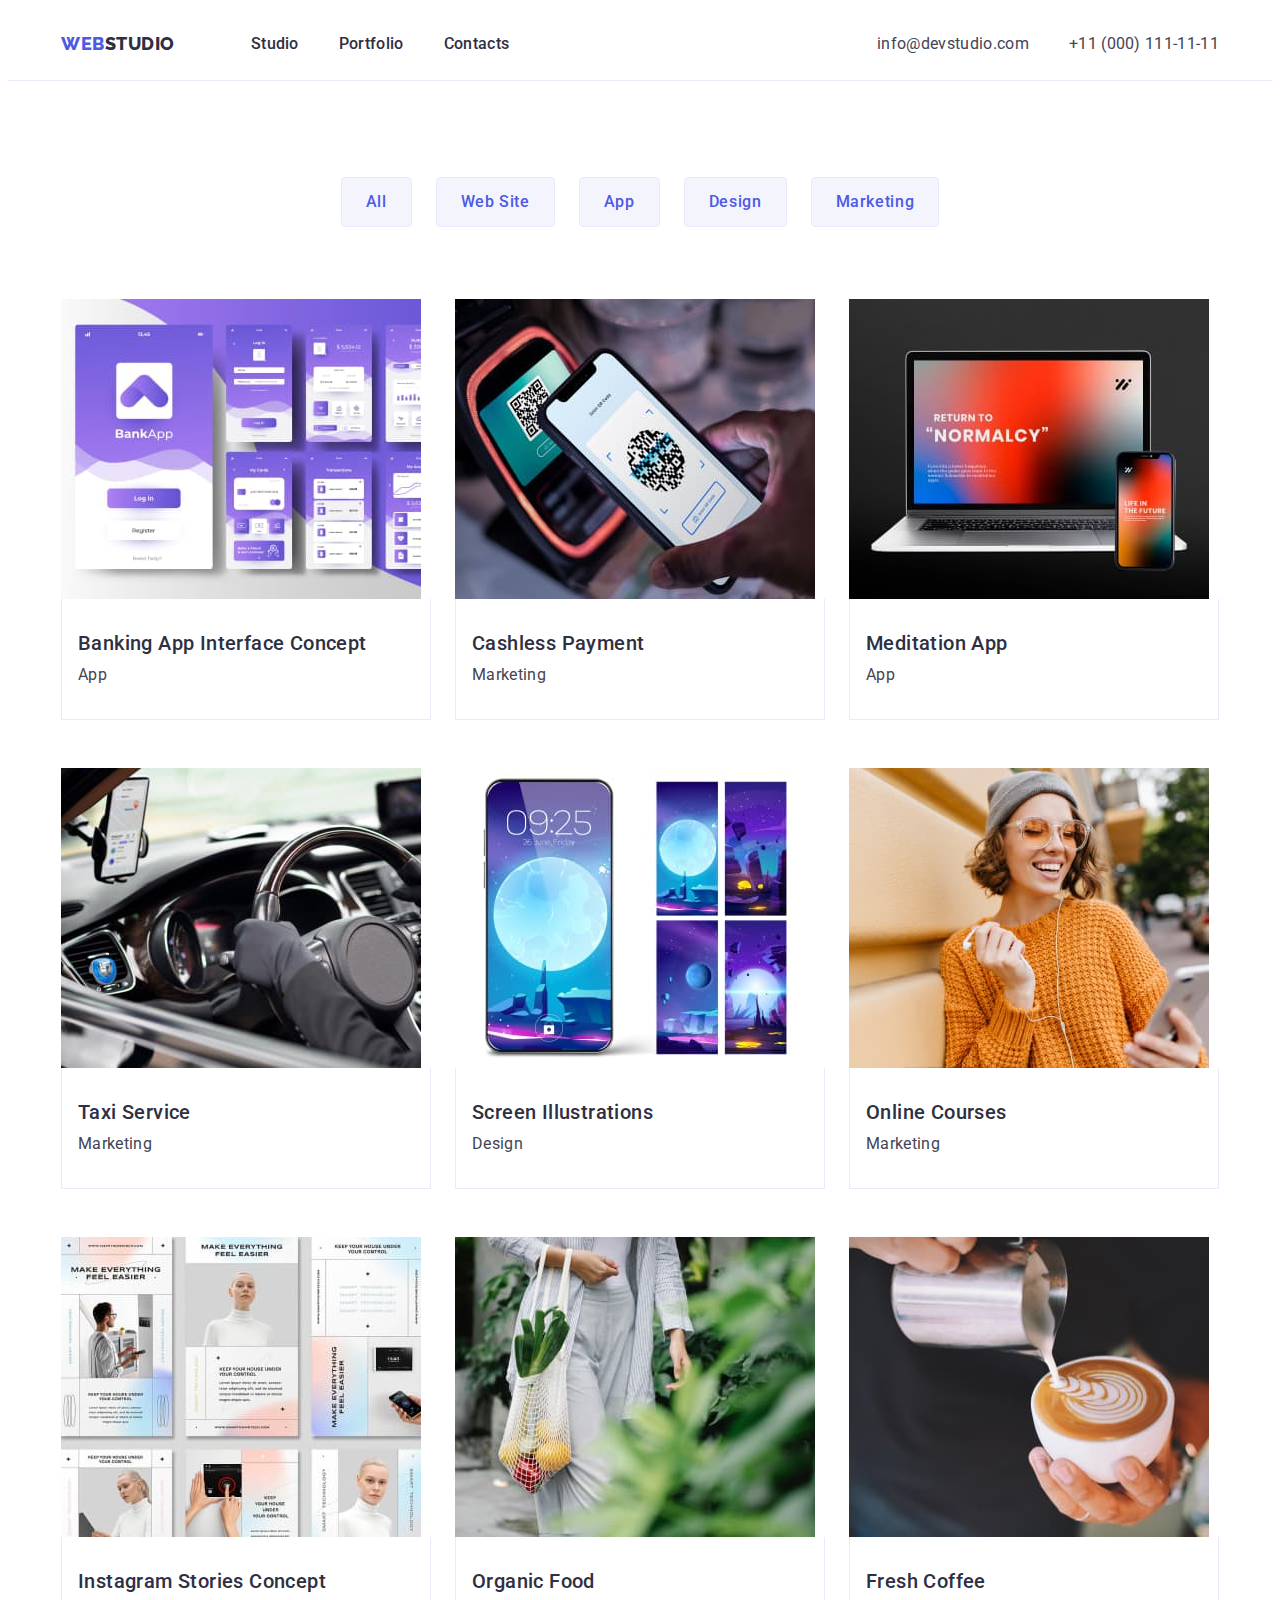
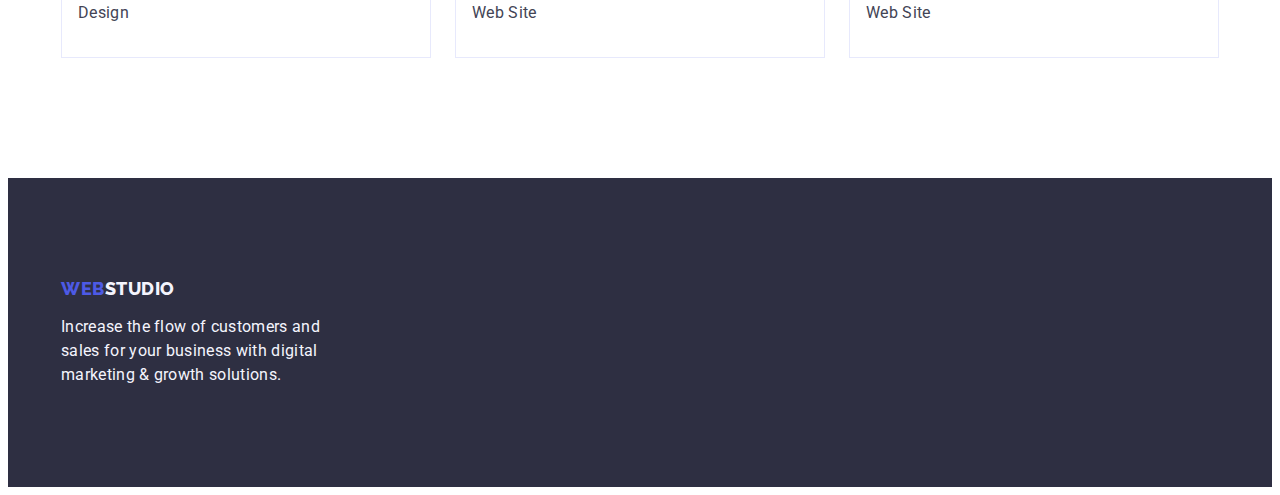
==== commit c5e13103: "commit 2" ====
--- a/portfolio.html
+++ b/portfolio.html
@@ -5,15 +5,15 @@
     <meta charset="UTF-8">
     <meta http-equiv="X-UA-Compatible" content="IE=edge">
     <meta name="viewport" content="width=device-width, initial-scale=1.0">
-    <link rel="stylesheet" href="https://cdnjs.cloudflare.com/ajax/libs/modern-normalize/2.0.0/modern-normalize.min.css"
-        integrity="sha512-4xo8blKMVCiXpTaLzQSLSw3KFOVPWhm/TRtuPVc4WG6kUgjH6J03IBuG7JZPkcWMxJ5huwaBpOpnwYElP/m6wg=="
-        crossorigin="anonymous" referrerpolicy="no-referrer" />
-    <link rel="stylesheet" href="./css/styles.css">
     <link rel="preconnect" href="https://fonts.googleapis.com">
     <link rel="preconnect" href="https://fonts.gstatic.com" crossorigin>
     <link href="https://fonts.googleapis.com/css2?family=Raleway:wght@800&family=Roboto:wght@400;500;700;900&display=swap"
         rel="stylesheet">
     <title>Portfolio</title>
+    <link rel="stylesheet" href="https://cdnjs.cloudflare.com/ajax/libs/modern-normalize/2.0.0/modern-normalize.min.css"
+        integrity="sha512-4xo8blKMVCiXpTaLzQSLSw3KFOVPWhm/TRtuPVc4WG6kUgjH6J03IBuG7JZPkcWMxJ5huwaBpOpnwYElP/m6wg=="
+        crossorigin="anonymous" referrerpolicy="no-referrer" />
+    <link rel="stylesheet" href="./css/styles.css">
 </head>
 
 <body>
--- a/css/styles.css
+++ b/css/styles.css
@@ -26,8 +26,7 @@
 }
 
 .container {
-    width: 100%;
-    max-width: 1158px;
+    width: 1158px;
     padding-left: 15px;
     padding-right: 15px;
     margin: 0 auto;
@@ -76,6 +75,7 @@
 
 .header {
     background: var(--white-text);
+    border-bottom: 1px solid var(--accent-color);
 }
 
 .header-container {
@@ -84,7 +84,6 @@
     padding-top: 24px;
     padding-bottom: 24px;
     background: var(--white-text);
-    border-bottom: 1px solid var(--accent-color);
 }
 
 .header-navigation {
@@ -101,6 +100,7 @@
     letter-spacing: 0.03em;
     text-transform: uppercase;
     color: var(--iris-brand);
+    margin-right: 76px;
 }
 
 .header-span {
@@ -110,7 +110,6 @@
 .header-menu {
     display: flex;
     gap: 40px;
-    padding-left: 76px;
 }
 
 .header-menu-item {}
@@ -121,6 +120,7 @@
     line-height: 1.50;
     letter-spacing: 0.02em;
     color: var(--navy-text);
+    padding: 24px 0;
 }
 
 .header-menu-link:hover,
@@ -154,12 +154,11 @@
 
 .hero {
     background: var(--navy-text);
-}
-
-.hero-container {
     padding-top: 188px;
     padding-bottom: 188px;
-    margin-top: 0;
+}
+
+.hero-container {
 }
 
 .hero-title {
@@ -174,21 +173,22 @@
 }
 
 .hero-btn {
-    font-family: 'Roboto', sans-serif;
     font-family: inherit;
     font-weight: 500;
     font-size: 16px;
     line-height: 1.50;
     letter-spacing: 0.04em;
     color: var(--white-text);
-    background: var(--iris-brand);
+    background-color: var(--iris-brand);
     cursor: pointer;
     display: block;
+    min-width: 169px;
+    height: 56px;
     margin: 0 auto;
     margin-top: 48px;
-    padding: 16px 32px;
     box-shadow: 0px 4px 4px rgba(0, 0, 0, 0.15);
     border-radius: 4px;
+    border: none;
 }
 
 .hero-btn:hover,
@@ -199,12 +199,11 @@
 
 /** -------------BENEFITS------------ */
 
-.benefits {}
-
-.benefits-container {
-    padding-top: 91px;
-    padding-bottom: 149px;
-}
+.benefits {
+    padding: 120px 0;
+}
+
+.benefits-container {}
 
 .benefits-title {
     position: absolute;
@@ -237,11 +236,11 @@
 
 /** -------------SERVICES------------ */
 
-.services {}
-
-.services-container {
+.services {
     padding-bottom: 120px;
 }
+
+.services-container {}
 
 .services-title {
     margin-bottom: 72px;
@@ -252,18 +251,18 @@
     gap: 24px;
 }
 
-.services-item {}
+.services-item {
+    width: calc((100% - 48px) / 3);
+}
 
 /** -------------TEAM------------ */
 
 .team {
     background: var(--cloud-text);
-}
-
-.team-container {
-    padding-top: 120px;
-    padding-bottom: 120px;
-}
+    padding: 120px 0;
+}
+
+.team-container {}
 
 .team-title {
     margin-bottom: 72px;
@@ -283,29 +282,26 @@
 
 .team-name {
     padding: 32px 16px;
-    display: flex;
-    flex-direction: column;
-    justify-content: center;
-    align-items: center;
-    gap: 8px;
 }
 
 .team-subtitle {
-}
-
-.team-item-text {}
+    text-align: center;
+    margin-bottom: 8px;
+}
+
+.team-item-text {
+    text-align: center;
+}
 
 
 /*? -------------FOOTER------------ */
 
 .footer {
     background: var(--navy-text);
-}
-
-.footer-container {
-    padding-top: 100px;
-    padding-bottom: 100px;
-}
+    padding: 100px 0;
+}
+
+.footer-container {}
 
 .footer-logo-link {
     font-family: 'Raleway', sans-serif;
@@ -315,6 +311,8 @@
     letter-spacing: 0.03em;
     text-transform: uppercase;
     color: var(--iris-brand);
+    display: inline-block;
+    margin-bottom: 16px;
 }
 
 .footer-span {
@@ -327,18 +325,17 @@
     letter-spacing: 0.02em;
     color: var(--cloud-text);
     max-width: 264px;
-    margin-top: 16px;
 }
 
 
 /*! -------------PORTFOLIO------------ */
 
-.projects {}
-
-.projects-container {
+.projects {
     padding-top: 96px;
     padding-bottom: 120px;
 }
+
+.projects-container {}
 
 .projects-title {
     position: absolute;
@@ -384,6 +381,7 @@
 .projects-btn:focus {
     color: var(--white-text);
     background: var(--ocean-color);
+    border: 1px solid transparent;
 }
 
 /** -------------PROJECTS-LIST------------ */
@@ -391,7 +389,8 @@
 .projects-list {
     display: flex;
     flex-wrap: wrap;
-    gap: 24px;
+    column-gap: 24px;
+    row-gap: 48px;
 }
 
 .projects-item {
@@ -403,16 +402,14 @@
 }
 
 .prj-name {
-    display: flex;
-    flex-direction: column;
-    justify-content: center;
-    align-items: flex-start;
     padding: 32px 16px;
-    gap: 8px;
     border: 1px solid #E7E9FC;
-}
-
-.projects-subtitle {}
+    border-top: none;
+}
+
+.projects-subtitle {
+    margin-bottom: 8px;
+}
 
 .projects-text {}
 
